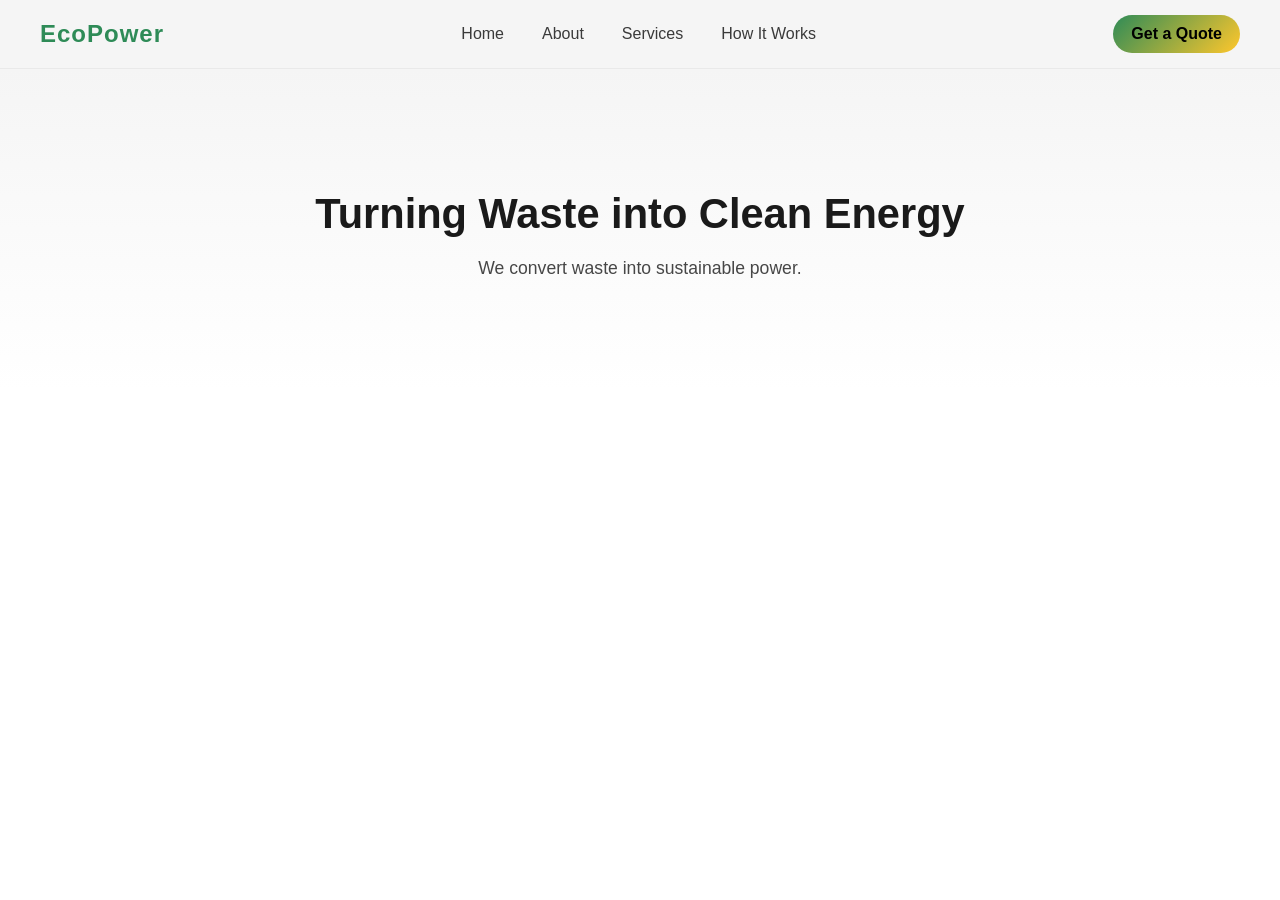
==== index.html @ 1d4364dc "new file:   about.html" ====
<!DOCTYPE html>
<html lang="en">
<head>
    <meta charset="UTF-8">
    <meta name="viewport" content="width=device-width, initial-scale=1.0">
    <title>EcoPower - Home</title>
    <link rel="stylesheet" href="style.css">
    
</head>

<body>

<!-- 🔝 HEADER ALWAYS FIRST INSIDE BODY -->
<header class="navbar">
    <div class="nav-left">
        <h1 class="logo">EcoPower</h1>
    </div>

    <nav class="nav-center">
        <a href="home.html" class="nav-link">Home</a>
        <a href="about.html" class="nav-link">About</a>
        <a href="services.html" class="nav-link">Services</a>
        <a href="process.html" class="nav-link">How It Works</a>
    </nav>

    <div class="nav-right">
        <a href="contact.html" class="cta-btn">Get a Quote</a>
    </div>
</header>

<!-- 📄 PAGE CONTENT STARTS HERE -->
<section class="hero">
    <h2>Turning Waste into Clean Energy</h2>
    <p>We convert waste into sustainable power.</p>
</section>

</body>
</html>
---- style.css ----
/* =========================
   ROOT VARIABLES
========================= */
:root {
    --bg-color: #ffffff;
    --text-color: #1a1a1a;
    --section-color: #f5f5f5;

    /* Brand Colors */
    --waste: #8B5E3C;
    --recycle: #2E8B57;
    --energy: #FFC72C;

    --button-text: #ffffff;
}

/* Dark Mode */
@media (prefers-color-scheme: dark) {
    :root {
        --bg-color: #121212;
        --text-color: #f5f5f5;
        --section-color: #1e1e1e;
    }
}
h1, h2, h3 {
    margin: 0;
}

p {
    margin: 0;
}

/* =========================
   GLOBAL STYLES
========================= */
body {
    margin: 0;
    font-family: Arial, sans-serif;
    background-color: var(--bg-color);
    color: var(--text-color);
}

/* Scroll effect hook */
body.scrolled .navbar {
    padding: 10px 40px;
    box-shadow: 0 8px 25px rgba(0,0,0,0.08);
}

/* =========================
   NAVBAR
========================= */
.navbar {
    display: flex;
    justify-content: space-between;
    align-items: center;
    padding: 15px 40px;
    background: var(--section-color);
    position: sticky;
    top: 0;
    z-index: 1000;

    backdrop-filter: blur(12px);
    -webkit-backdrop-filter: blur(12px);

    border-bottom: 1px solid rgba(0,0,0,0.05);
    transition: all 0.3s ease;
}

/* LEFT */
.nav-left {
    display: flex;
    align-items: center;
}

/* CENTER NAV */
.nav-center {
    display: flex;
    align-items: center;
    gap: 30px;
}

/* RIGHT */
.nav-right {
    display: flex;
    align-items: center;
}

/* =========================
   LOGO
========================= */
.logo {
    font-size: 1.5rem;
    font-weight: bold;
    color: var(--recycle);
    letter-spacing: 1px;
    transition: 0.3s ease;
}

.logo:hover {
    color: var(--energy);
    transform: scale(1.05);
}

/* =========================
   NAV LINKS
========================= */
.nav-link {
    position: relative;
    text-decoration: none;
    color: var(--text-color);
    font-weight: 500;
    padding: 8px 4px;
    opacity: 0.85;
    transition: all 0.3s ease;
}

/* Hover */
.nav-link:hover {
    opacity: 1;
    color: var(--recycle);
    transform: translateY(-3px);
}

/* underline animation */
.nav-link::after {
    content: "";
    position: absolute;
    left: 50%;
    bottom: 0;
    width: 0%;
    height: 2px;
    transform: translateX(-50%);
    background: linear-gradient(
        to right,
        var(--waste),
        var(--recycle),
        var(--energy)
    );
    transition: width 0.35s ease;
}

.nav-link:hover::after {
    width: 100%;
}

/* Active state */
.nav-link.active {
    color: var(--recycle);
    font-weight: 600;
    opacity: 1;
}

.nav-link.active::after {
    width: 100%;
}

/* =========================
   CTA BUTTON
========================= */
.cta-btn {
    background: linear-gradient(135deg, var(--recycle), var(--energy));
    color: #000;
    padding: 10px 18px;
    border-radius: 25px;
    text-decoration: none;
    font-weight: bold;
    transition: all 0.3s ease;
}

.cta-btn:hover {
    transform: translateY(-2px) scale(1.05);
    box-shadow: 0 8px 20px rgba(0,0,0,0.15);
}
/* =========================
   PROCESS SECTION HEADER
========================= */
.process {
    padding: 80px 20px;
    text-align: center;
}

.process .section-title {
    margin-bottom: 40px;
}

.process .section-title h2 {
    font-size: 2rem;
    margin-bottom: 10px;
}

.process .section-title p {
    opacity: 0.7;
    max-width: 650px;
    margin: auto;
    line-height: 1.6;
}

/* =========================
   STEPS LAYOUT
========================= */
.steps {
    display: flex;
    justify-content: center;
    gap: 25px;
    flex-wrap: wrap;
}

/* base card */
.step {
    width: 270px;
    padding: 25px;
    border-radius: 12px;
    color: #fff;
    text-align: left;
    line-height: 1.6;
    transition: all 0.3s ease;
}

/* hover effect */
.step:hover {
    transform: translateY(-6px);
    box-shadow: 0 10px 25px rgba(0,0,0,0.12);
}

/* =========================
   STEP COLORS (your flow logic)
========================= */
.waste-step {
    background: var(--waste);
}

.recycle-step {
    background: var(--recycle);
}

.energy-step {
    background: var(--energy);
}
/* =========================
   HERO
========================= */
.hero {
    text-align: center;
    padding: 120px 20px 90px;
    background: linear-gradient(
        to bottom,
        var(--section-color),
        var(--bg-color)
    );
}

.hero-content {
    max-width: 750px;
    margin: auto;
}

.hero h2 {
    font-size: 2.6rem;
    margin-bottom: 15px;
    line-height: 1.2;
}

.hero p {
    font-size: 1.1rem;
    opacity: 0.8;
    line-height: 1.7;
    margin-bottom: 15px;
}

.hero-actions {
    margin-top: 25px;
    display: flex;
    justify-content: center;
    gap: 15px;
    flex-wrap: wrap;
}

/* =========================
   BUTTONS
========================= */
.btn {
    display: inline-block;
    padding: 12px 22px;
    margin: 10px;
    background: var(--recycle);
    color: var(--button-text);
    text-decoration: none;
    border-radius: 8px;
    font-weight: 600;
    transition: all 0.3s ease;
}

.btn:hover {
    transform: translateY(-3px);
    box-shadow: 0 8px 18px rgba(0,0,0,0.12);
}

/* secondary button */
.btn.secondary {
    background: var(--waste);
}

.btn.secondary:hover {
    box-shadow: 0 8px 18px rgba(139, 94, 60, 0.25);
}
/* =========================
   SERVICES SECTION
========================= */
.services {
    padding: 80px 20px;
    text-align: center;
}

.section-title {
    margin-bottom: 40px;
}

.section-title h2 {
    font-size: 2rem;
    margin-bottom: 10px;
}

.section-title p {
    opacity: 0.7;
    max-width: 600px;
    margin: auto;
    line-height: 1.6;
}

/* layout */
.service-container {
    display: flex;
    justify-content: center;
    gap: 25px;
    flex-wrap: wrap;
}

/* cards */
.service-card {
    width: 260px;
    padding: 25px;
    border-radius: 12px;
    background: var(--section-color);
    transition: all 0.3s ease;
    border-left: 5px solid transparent;
    text-align: left;
    line-height: 1.6;
}

/* hover */
.service-card:hover {
    transform: translateY(-6px);
    box-shadow: 0 10px 25px rgba(0,0,0,0.08);
}

/* color identity */
.service-card.waste {
    border-left-color: var(--waste);
}

.service-card.recycle {
    border-left-color: var(--recycle);
}

.service-card.energy {
    border-left-color: var(--energy);
}
/* =========================
   CONTACT
========================= */
.contact {
    padding: 70px 20px;
    background: var(--section-color);
    text-align: center;
}

.contact h2 {
    margin-bottom: 10px;
}

.contact p {
    opacity: 0.7;
    margin-bottom: 25px;
}

form {
    display: flex;
    flex-direction: column;
    gap: 12px;
    max-width: 450px;
    margin: auto;
}

input, textarea {
    padding: 12px;
    border: 1px solid #ccc;
    border-radius: 8px;
    font-family: inherit;
    outline: none;
}

input:focus, textarea:focus {
    border-color: var(--recycle);
}
/* =========================
   FOOTER
========================= */
footer {
    text-align: center;
    padding: 20px;
    background: var(--section-color);
}

/* =========================
   RESPONSIVE
========================= */
@media (max-width: 768px) {

    .navbar {
        flex-wrap: wrap;
        gap: 10px;
    }

    .nav-center {
        flex-wrap: wrap;
        justify-content: center;
        gap: 15px;
    }

    .service-container {
        flex-direction: column;
    }

    .steps {
        flex-direction: column;
    }
}
/* =========================
   ABOUT HERO
========================= */
.about-hero {
    padding: 100px 20px 60px;
    text-align: center;
    background: linear-gradient(
        to bottom,
        var(--section-color),
        var(--bg-color)
    );
}

.about-content {
    max-width: 750px;
    margin: auto;
}

.about-content h2 {
    font-size: 2.4rem;
    margin-bottom: 20px;
}

.about-content p {
    font-size: 1.05rem;
    line-height: 1.7;
    opacity: 0.85;
    margin-bottom: 15px;
}

/* =========================
   ABOUT SECTION BOXES
========================= */
.about-section {
    padding: 70px 20px;
    display: flex;
    justify-content: center;
    gap: 25px;
    flex-wrap: wrap;
    text-align: left;
}

.about-box {
    width: 280px;
    padding: 25px;
    border-radius: 12px;
    background: var(--section-color);
    transition: all 0.3s ease;
    border-top: 4px solid var(--recycle);
}

.about-box:hover {
    transform: translateY(-6px);
    box-shadow: 0 10px 25px rgba(0,0,0,0.08);
}

.about-box h3 {
    margin-bottom: 10px;
    color: var(--recycle);
}

.about-box p {
    line-height: 1.6;
    opacity: 0.8;
}
/* =========================
   SERVICES HERO
========================= */
.services-hero {
    padding: 100px 20px 60px;
    text-align: center;
    background: linear-gradient(
        to bottom,
        var(--section-color),
        var(--bg-color)
    );
}

.services-content {
    max-width: 750px;
    margin: auto;
}

.services-content h2 {
    font-size: 2.4rem;
    margin-bottom: 15px;
}

.services-content p {
    line-height: 1.7;
    opacity: 0.85;
}

/* =========================
   SERVICES GRID
========================= */
.services-page {
    padding: 70px 20px;
}

.service-grid {
    display: flex;
    justify-content: center;
    gap: 25px;
    flex-wrap: wrap;
}

/* reuse your existing card system but upgraded */
.service-card {
    width: 280px;
    padding: 25px;
    border-radius: 12px;
    background: var(--section-color);
    transition: all 0.3s ease;
    line-height: 1.6;
    border-left: 5px solid transparent;
}

.service-card:hover {
    transform: translateY(-6px);
    box-shadow: 0 10px 25px rgba(0,0,0,0.08);
}

.service-card.waste {
    border-left-color: var(--waste);
}

.service-card.recycle {
    border-left-color: var(--recycle);
}

.service-card.energy {
    border-left-color: var(--energy);
}

/* =========================
   EXTRA SECTION
========================= */
.services-extra {
    padding: 70px 20px;
    text-align: center;
}

.extra-grid {
    display: flex;
    justify-content: center;
    gap: 25px;
    flex-wrap: wrap;
    margin-top: 30px;
}

.extra-box {
    width: 260px;
    padding: 20px;
    border-radius: 12px;
    background: var(--section-color);
    transition: all 0.3s ease;
}

.extra-box:hover {
    transform: translateY(-5px);
}

.extra-box h3 {
    color: var(--recycle);
    margin-bottom: 10px;
}

.extra-box p {
    opacity: 0.8;
    line-height: 1.5;
}
/* =========================
   PROCESS HERO
========================= */
.process-hero {
    padding: 100px 20px 60px;
    text-align: center;
    background: linear-gradient(
        to bottom,
        var(--section-color),
        var(--bg-color)
    );
}

.process-content {
    max-width: 750px;
    margin: auto;
}

.process-content h2 {
    font-size: 2.4rem;
    margin-bottom: 15px;
}

.process-content p {
    opacity: 0.85;
    line-height: 1.7;
}

/* =========================
   PROCESS IMPACT SECTION
========================= */
.process-impact {
    padding: 70px 20px;
    text-align: center;
}

.impact-grid {
    display: flex;
    justify-content: center;
    gap: 25px;
    flex-wrap: wrap;
    margin-top: 30px;
}

.impact-box {
    width: 260px;
    padding: 20px;
    border-radius: 12px;
    background: var(--section-color);
    transition: all 0.3s ease;
}

.impact-box:hover {
    transform: translateY(-5px);
    box-shadow: 0 10px 25px rgba(0,0,0,0.08);
}

.impact-box h3 {
    color: var(--recycle);
    margin-bottom: 10px;
}

.impact-box p {
    opacity: 0.8;
    line-height: 1.5;
}
/* =========================
   CONTACT HERO
========================= */
.contact-hero {
    padding: 100px 20px 60px;
    text-align: center;
    background: linear-gradient(
        to bottom,
        var(--section-color),
        var(--bg-color)
    );
}

.contact-content {
    max-width: 750px;
    margin: auto;
}

.contact-content h2 {
    font-size: 2.4rem;
    margin-bottom: 15px;
}

.contact-content p {
    opacity: 0.85;
    line-height: 1.7;
}

/* =========================
   CONTACT FORM SECTION
========================= */
.contact {
    padding: 70px 20px;
    text-align: center;
}

.contact h2 {
    margin-bottom: 10px;
}

.contact p {
    opacity: 0.7;
    margin-bottom: 25px;
}

/* form styling */
form {
    display: flex;
    flex-direction: column;
    gap: 12px;
    max-width: 450px;
    margin: auto;
}

input, textarea {
    padding: 12px;
    border: 1px solid #ccc;
    border-radius: 8px;
    font-family: inherit;
    outline: none;
    transition: 0.3s ease;
}

/* focus effect */
input:focus, textarea:focus {
    border-color: var(--recycle);
}

/* submit button reuse */
form .btn {
    margin-top: 10px;
}

/* =========================
   CONTACT INFO SECTION
========================= */
.contact-info {
    padding: 70px 20px;
    text-align: center;
}

.info-grid {
    display: flex;
    justify-content: center;
    gap: 25px;
    flex-wrap: wrap;
    margin-top: 30px;
}

.info-box {
    width: 250px;
    padding: 20px;
    border-radius: 12px;
    background: var(--section-color);
    transition: all 0.3s ease;
}

.info-box:hover {
    transform: translateY(-5px);
    box-shadow: 0 10px 25px rgba(0,0,0,0.08);
}

.info-box h3 {
    color: var(--recycle);
    margin-bottom: 10px;
}

.info-box p {
    opacity: 0.8;
}
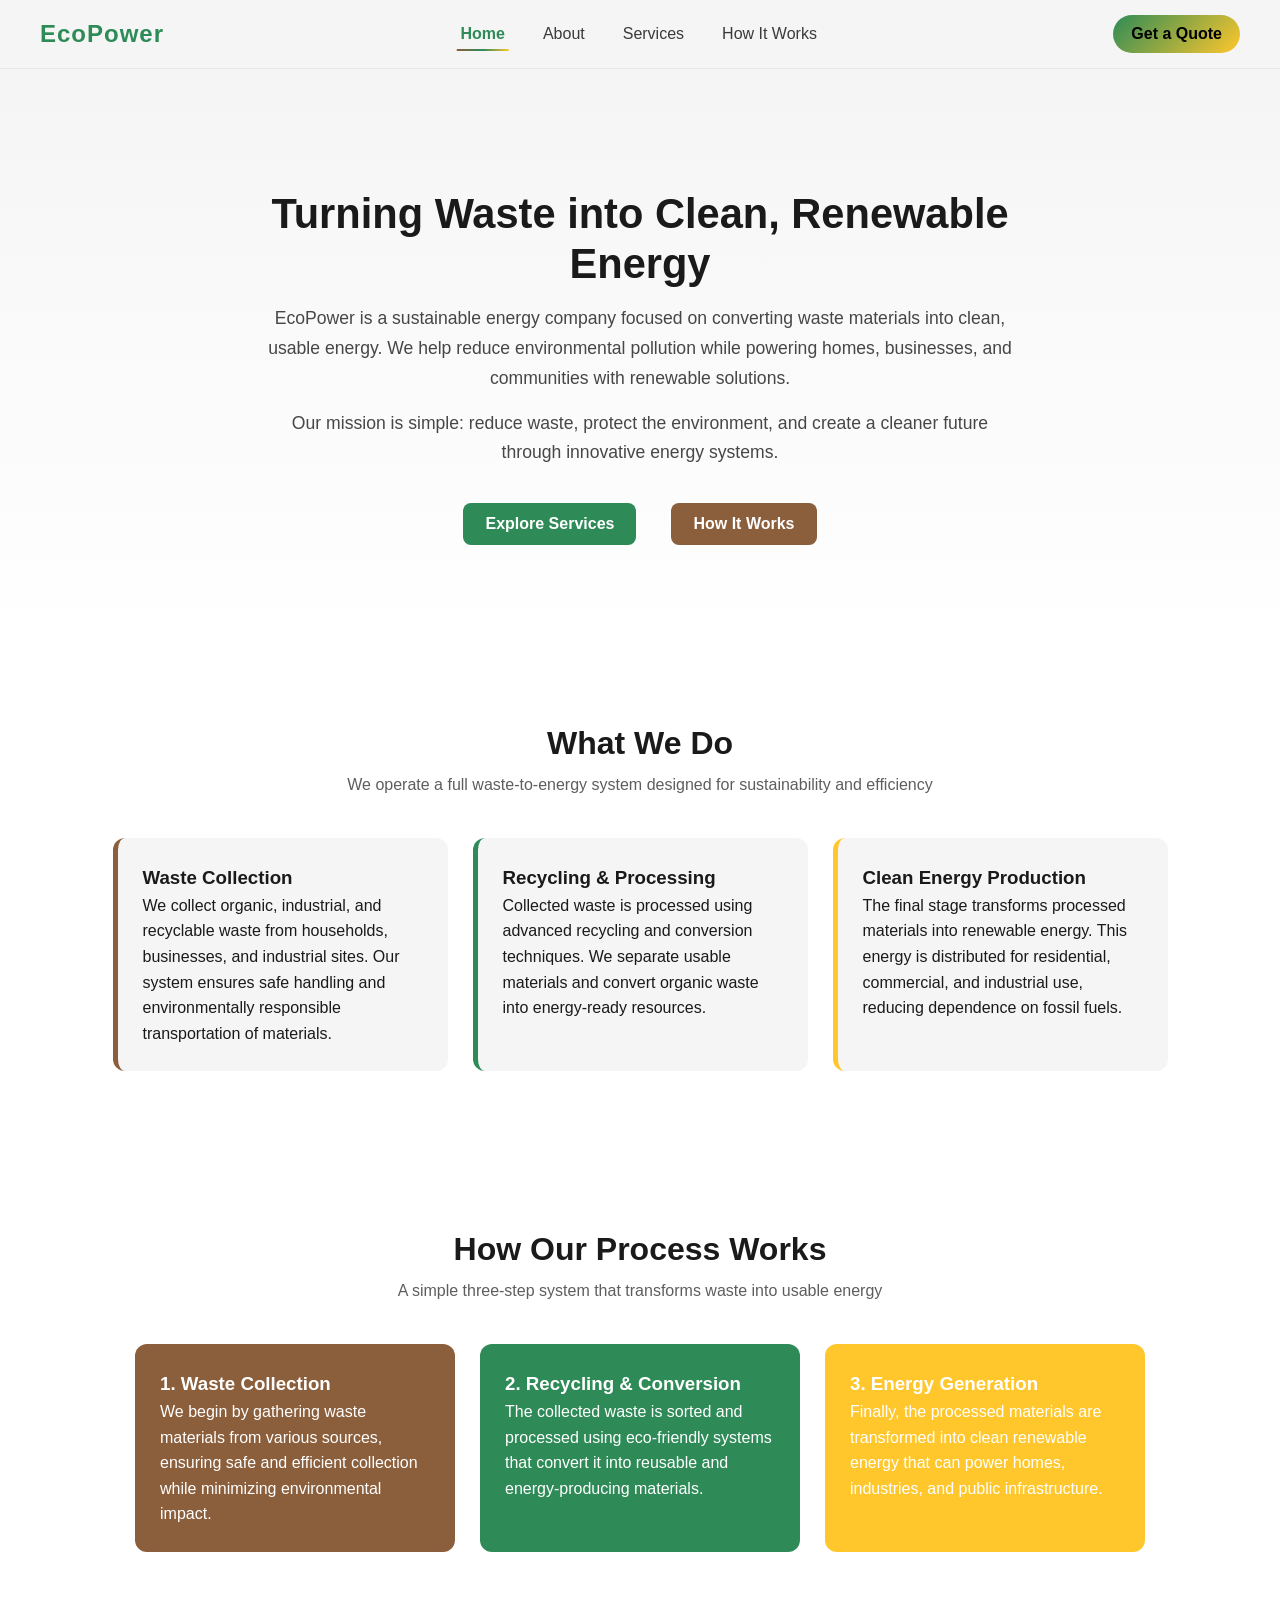
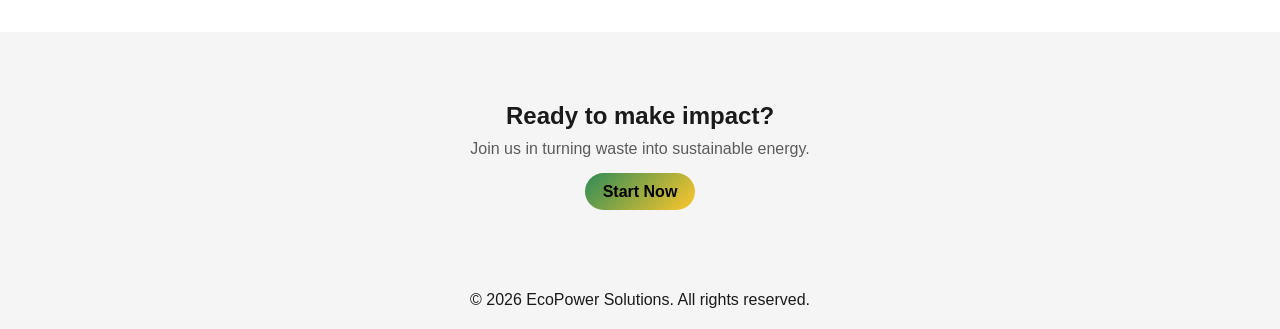
==== commit 672cd92c: "update" ====
--- a/index.html
+++ b/index.html
@@ -3,21 +3,22 @@
 <head>
     <meta charset="UTF-8">
     <meta name="viewport" content="width=device-width, initial-scale=1.0">
-    <title>EcoPower - Home</title>
+    <meta name="description" content="EcoPower converts waste into clean, renewable energy — reducing pollution while powering homes, businesses, and communities.">
+    <title>EcoPower - Turning Waste into Clean Energy</title>
     <link rel="stylesheet" href="style.css">
-    
 </head>
 
 <body>
 
-<!-- 🔝 HEADER ALWAYS FIRST INSIDE BODY -->
+<!-- 🔝 NAVBAR -->
 <header class="navbar">
+
     <div class="nav-left">
         <h1 class="logo">EcoPower</h1>
     </div>
 
     <nav class="nav-center">
-        <a href="home.html" class="nav-link">Home</a>
+        <a href="index.html" class="nav-link active">Home</a>
         <a href="about.html" class="nav-link">About</a>
         <a href="services.html" class="nav-link">Services</a>
         <a href="process.html" class="nav-link">How It Works</a>
@@ -26,13 +27,135 @@
     <div class="nav-right">
         <a href="contact.html" class="cta-btn">Get a Quote</a>
     </div>
+
 </header>
 
-<!-- 📄 PAGE CONTENT STARTS HERE -->
+<!-- 🌍 HERO SECTION -->
 <section class="hero">
-    <h2>Turning Waste into Clean Energy</h2>
-    <p>We convert waste into sustainable power.</p>
+
+    <div class="hero-content">
+
+        <h2>Turning Waste into Clean, Renewable Energy</h2>
+
+        <p>
+            EcoPower is a sustainable energy company focused on converting waste materials
+            into clean, usable energy. We help reduce environmental pollution while
+            powering homes, businesses, and communities with renewable solutions.
+        </p>
+
+        <p>
+            Our mission is simple: reduce waste, protect the environment, and create
+            a cleaner future through innovative energy systems.
+        </p>
+
+        <div class="hero-actions">
+            <a href="services.html" class="btn">Explore Services</a>
+            <a href="process.html" class="btn secondary">How It Works</a>
+        </div>
+
+    </div>
+
 </section>
 
+<!-- ♻️ QUICK VALUE SECTION -->
+<section class="services">
+
+    <div class="section-title">
+        <h2>What We Do</h2>
+        <p>We operate a full waste-to-energy system designed for sustainability and efficiency</p>
+    </div>
+
+    <div class="service-container">
+
+        <div class="service-card waste">
+            <h3>Waste Collection</h3>
+            <p>
+                We collect organic, industrial, and recyclable waste from households,
+                businesses, and industrial sites. Our system ensures safe handling
+                and environmentally responsible transportation of materials.
+            </p>
+        </div>
+
+        <div class="service-card recycle">
+            <h3>Recycling & Processing</h3>
+            <p>
+                Collected waste is processed using advanced recycling and conversion
+                techniques. We separate usable materials and convert organic waste
+                into energy-ready resources.
+            </p>
+        </div>
+
+        <div class="service-card energy">
+            <h3>Clean Energy Production</h3>
+            <p>
+                The final stage transforms processed materials into renewable energy.
+                This energy is distributed for residential, commercial, and industrial use,
+                reducing dependence on fossil fuels.
+            </p>
+        </div>
+
+    </div>
+
+</section>
+
+<!-- ⚙️ FLOW PREVIEW SECTION -->
+<section class="process">
+
+    <div class="section-title">
+        <h2>How Our Process Works</h2>
+        <p>A simple three-step system that transforms waste into usable energy</p>
+    </div>
+
+    <div class="steps">
+
+        <div class="step waste-step">
+            <h3>1. Waste Collection</h3>
+            <p>
+                We begin by gathering waste materials from various sources,
+                ensuring safe and efficient collection while minimizing environmental impact.
+            </p>
+        </div>
+
+        <div class="step recycle-step">
+            <h3>2. Recycling & Conversion</h3>
+            <p>
+                The collected waste is sorted and processed using eco-friendly systems
+                that convert it into reusable and energy-producing materials.
+            </p>
+        </div>
+
+        <div class="step energy-step">
+            <h3>3. Energy Generation</h3>
+            <p>
+                Finally, the processed materials are transformed into clean renewable energy
+                that can power homes, industries, and public infrastructure.
+            </p>
+        </div>
+
+    </div>
+
+</section>
+
+<!-- 📞 CTA BANNER -->
+<section class="contact">
+
+    <h2 style="text-align:center;">Ready to make impact?</h2>
+
+    <p style="text-align:center;">
+        Join us in turning waste into sustainable energy.
+    </p>
+
+    <div style="text-align:center;">
+        <a href="contact.html" class="cta-btn">Start Now</a>
+    </div>
+
+</section>
+
+<!-- 🔻 FOOTER -->
+<footer>
+    <p>© 2026 EcoPower Solutions. All rights reserved.</p>
+</footer>
+
+<script src="script.js"></script>
 </body>
 </html>
--- a/style.css
+++ b/style.css
@@ -542,7 +542,7 @@
     flex-wrap: wrap;
 }
 
-/* reuse your existing card system but upgraded */
+/* reuse existing card system but upgraded */
 .service-card {
     width: 280px;
     padding: 25px;
@@ -746,6 +746,20 @@
     margin-top: 10px;
 }
 
+/* form status message */
+.form-status {
+    min-height: 1.2em;
+    font-weight: 600;
+}
+
+.form-status.success {
+    color: var(--recycle);
+}
+
+.form-status.error {
+    color: #c0392b;
+}
+
 /* =========================
    CONTACT INFO SECTION
 ========================= */
